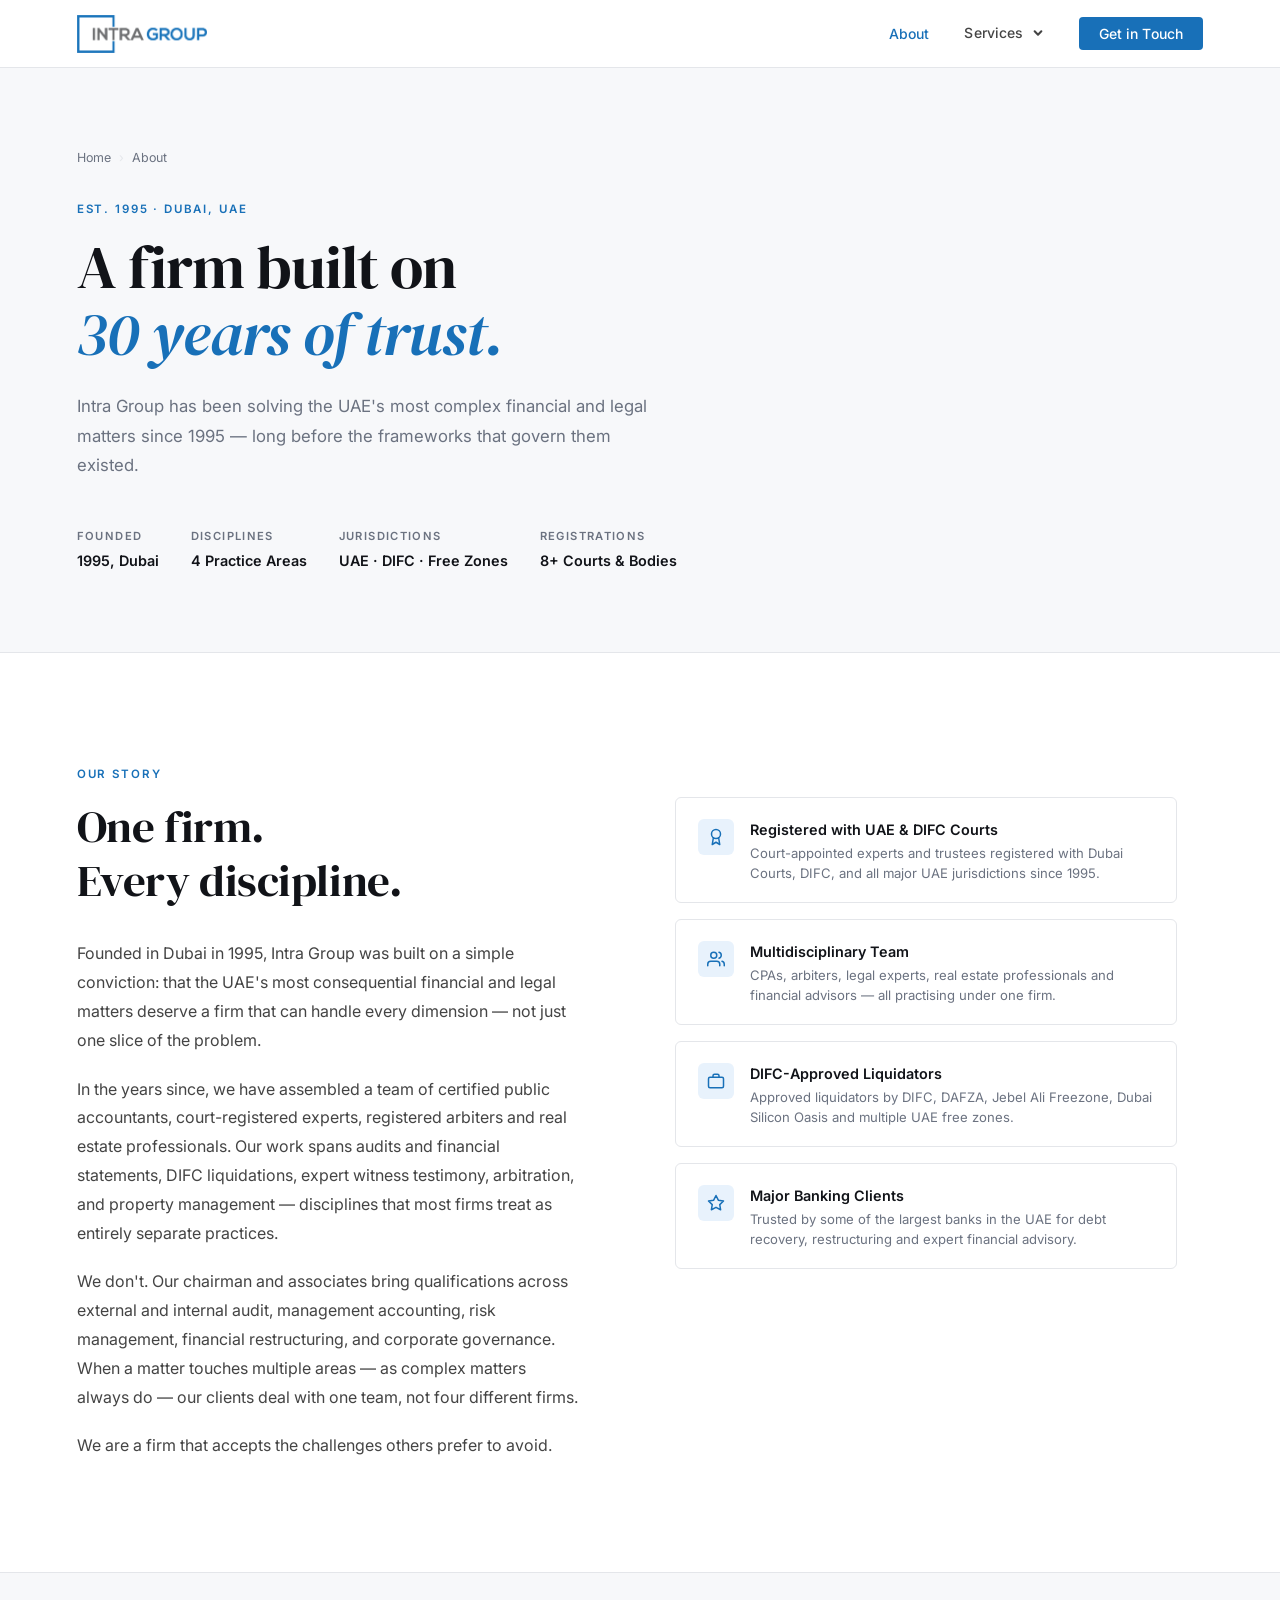
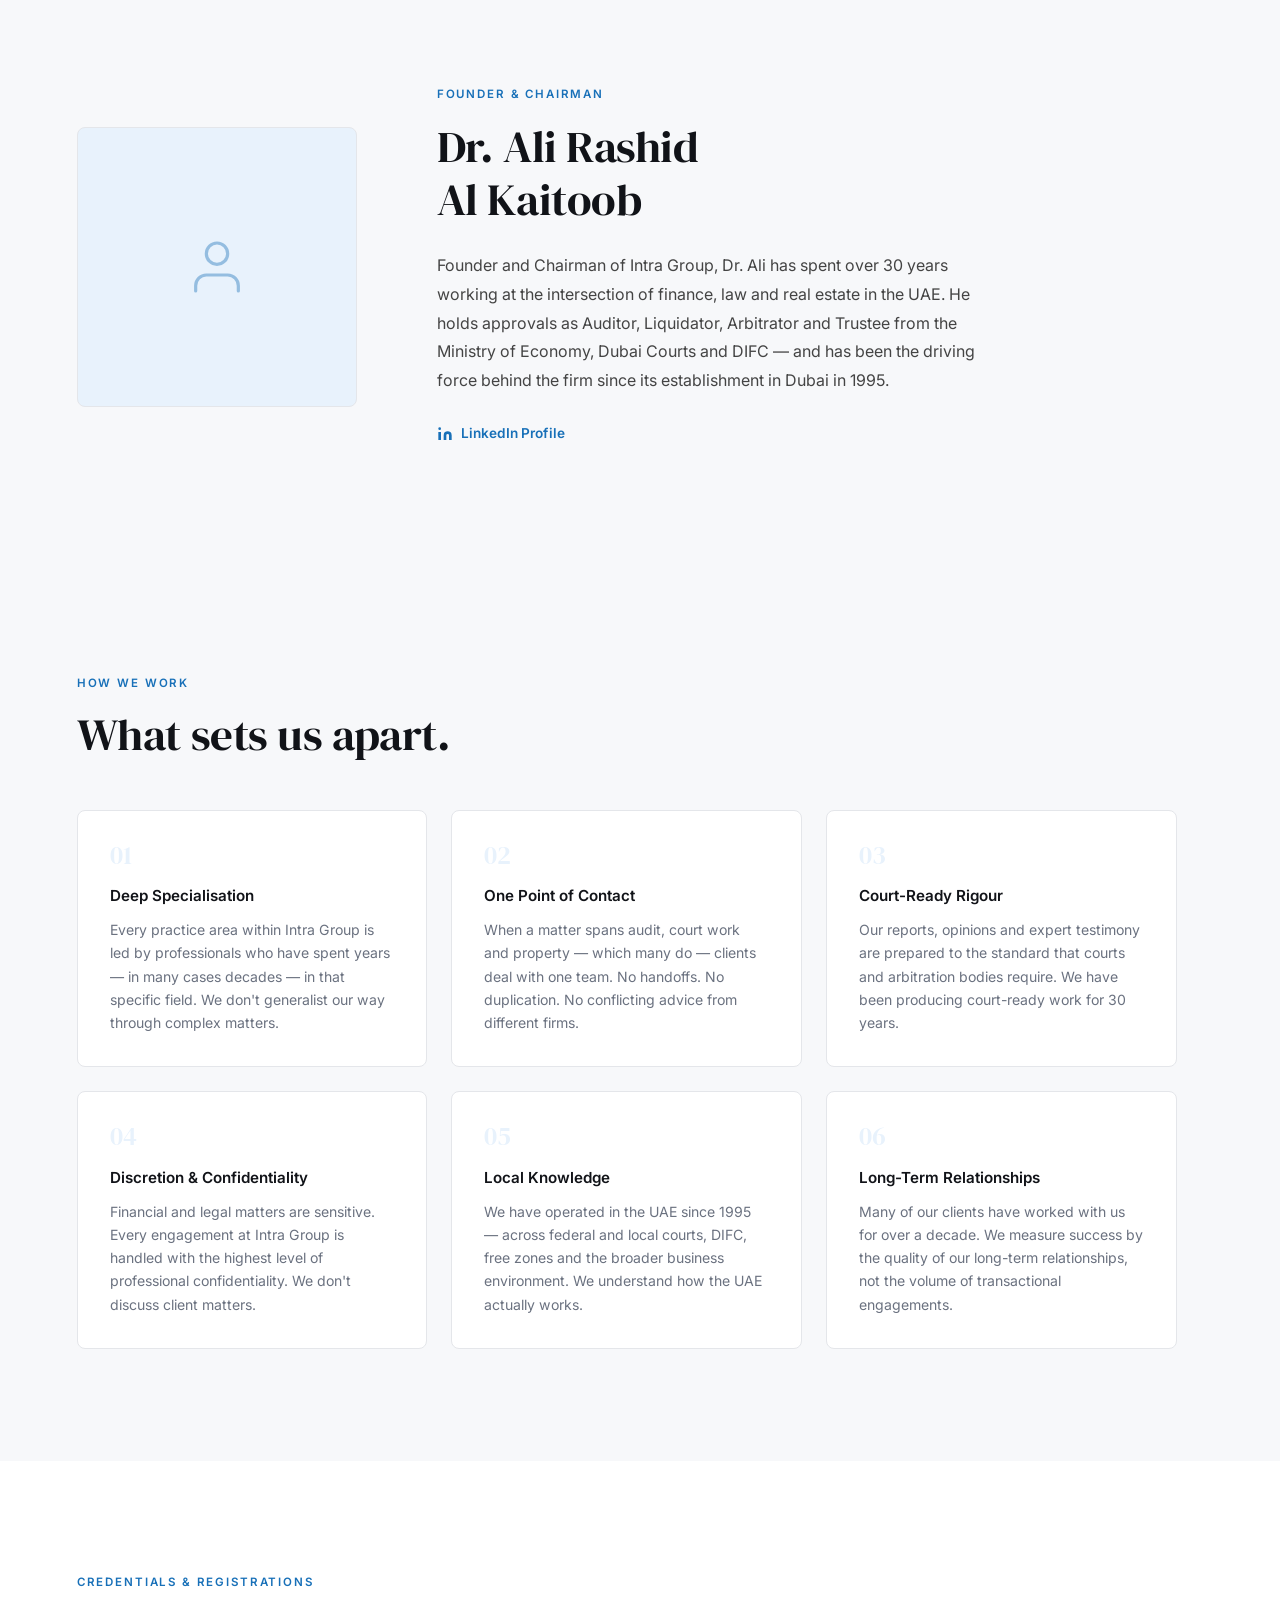
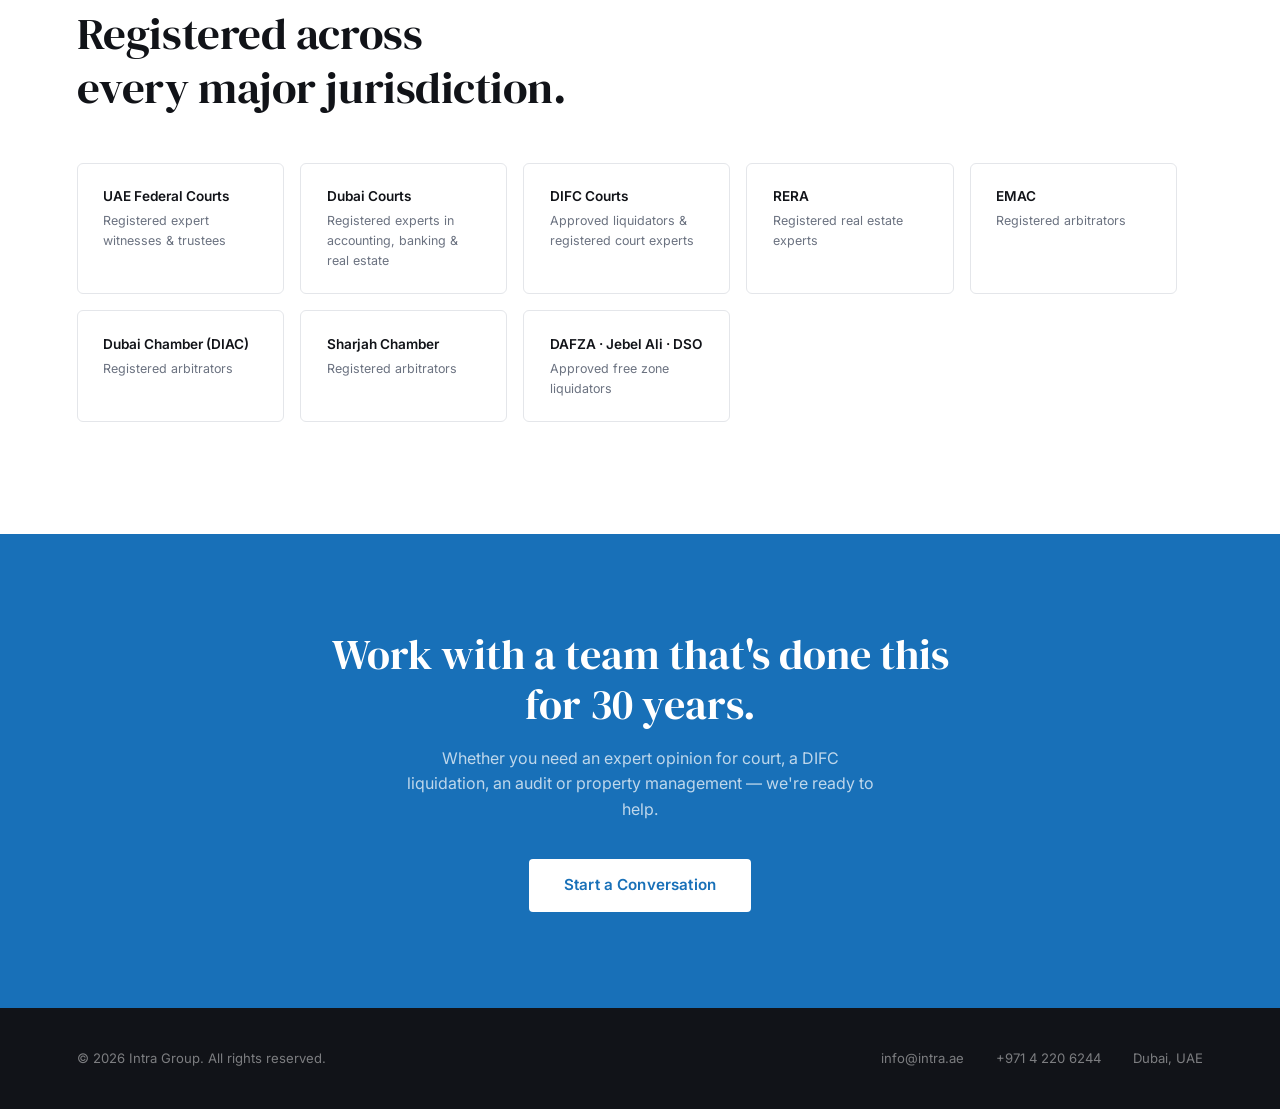
==== about.html @ 0d10f127 "Add 7-page site, shared CSS/nav, founder bio (photo TBD)" ====
<!DOCTYPE html>
<html lang="en">
<head>
  <meta charset="UTF-8" />
  <meta name="viewport" content="width=device-width, initial-scale=1.0" />
  <title>About Intra Group | Audit, Bankruptcy & Court Experts — Dubai, UAE Since 1995</title>
  <meta name="description" content="Intra Group was founded in Dubai in 1995. A multidisciplinary firm of CPAs, court-registered experts, arbitrators and real estate professionals serving UAE courts and businesses for over 30 years." />
  <link rel="preconnect" href="https://fonts.googleapis.com" />
  <link rel="preconnect" href="https://fonts.gstatic.com" crossorigin />
  <link href="https://fonts.googleapis.com/css2?family=DM+Serif+Display:ital@0;1&family=Inter:wght@300;400;500;600&display=swap" rel="stylesheet" />
  <link rel="stylesheet" href="style.css" />
</head>
<body>

  <!-- NAV -->
  <nav id="site-nav"></nav>
  <script src="nav.js"></script>

  <!-- PAGE HEADER -->
  <div class="page-header">
    <div class="container">
      <div class="breadcrumb">
        <a href="index.html">Home</a>
        <span class="sep">›</span>
        <span>About</span>
      </div>
      <p class="section-tag">Est. 1995 · Dubai, UAE</p>
      <h1 class="page-title">A firm built on<br><em>30 years of trust.</em></h1>
      <p class="page-sub">Intra Group has been solving the UAE's most complex financial and legal matters since 1995 — long before the frameworks that govern them existed.</p>
      <div class="page-header-meta">
        <div class="meta-item">
          <span class="meta-label">Founded</span>
          <span class="meta-value">1995, Dubai</span>
        </div>
        <div class="meta-item">
          <span class="meta-label">Disciplines</span>
          <span class="meta-value">4 Practice Areas</span>
        </div>
        <div class="meta-item">
          <span class="meta-label">Jurisdictions</span>
          <span class="meta-value">UAE · DIFC · Free Zones</span>
        </div>
        <div class="meta-item">
          <span class="meta-label">Registrations</span>
          <span class="meta-value">8+ Courts &amp; Bodies</span>
        </div>
      </div>
    </div>
  </div>

  <!-- STORY -->
  <section>
    <div class="container">
      <div class="about-grid">
        <div>
          <p class="section-tag">Our Story</p>
          <h2 class="section-title">One firm.<br>Every discipline.</h2>
          <div class="about-body">
            <p>Founded in Dubai in 1995, Intra Group was built on a simple conviction: that the UAE's most consequential financial and legal matters deserve a firm that can handle every dimension — not just one slice of the problem.</p>
            <p>In the years since, we have assembled a team of certified public accountants, court-registered experts, registered arbiters and real estate professionals. Our work spans audits and financial statements, DIFC liquidations, expert witness testimony, arbitration, and property management — disciplines that most firms treat as entirely separate practices.</p>
            <p>We don't. Our chairman and associates bring qualifications across external and internal audit, management accounting, risk management, financial restructuring, and corporate governance. When a matter touches multiple areas — as complex matters always do — our clients deal with one team, not four different firms.</p>
            <p>We are a firm that accepts the challenges others prefer to avoid.</p>
          </div>
        </div>
        <div class="about-credentials">
          <div class="credential">
            <div class="credential-icon">
              <svg width="18" height="18" viewBox="0 0 24 24" fill="none" stroke="#1870b8" stroke-width="2" stroke-linecap="round" stroke-linejoin="round"><circle cx="12" cy="8" r="6"/><path d="M15.477 12.89L17 22l-5-3-5 3 1.523-9.11"/></svg>
            </div>
            <div class="credential-text">
              <h4>Registered with UAE &amp; DIFC Courts</h4>
              <p>Court-appointed experts and trustees registered with Dubai Courts, DIFC, and all major UAE jurisdictions since 1995.</p>
            </div>
          </div>
          <div class="credential">
            <div class="credential-icon">
              <svg width="18" height="18" viewBox="0 0 24 24" fill="none" stroke="#1870b8" stroke-width="2" stroke-linecap="round" stroke-linejoin="round"><path d="M17 21v-2a4 4 0 0 0-4-4H5a4 4 0 0 0-4 4v2"/><circle cx="9" cy="7" r="4"/><path d="M23 21v-2a4 4 0 0 0-3-3.87"/><path d="M16 3.13a4 4 0 0 1 0 7.75"/></svg>
            </div>
            <div class="credential-text">
              <h4>Multidisciplinary Team</h4>
              <p>CPAs, arbiters, legal experts, real estate professionals and financial advisors — all practising under one firm.</p>
            </div>
          </div>
          <div class="credential">
            <div class="credential-icon">
              <svg width="18" height="18" viewBox="0 0 24 24" fill="none" stroke="#1870b8" stroke-width="2" stroke-linecap="round" stroke-linejoin="round"><rect x="2" y="7" width="20" height="14" rx="2"/><path d="M16 7V5a2 2 0 0 0-2-2h-4a2 2 0 0 0-2 2v2"/></svg>
            </div>
            <div class="credential-text">
              <h4>DIFC-Approved Liquidators</h4>
              <p>Approved liquidators by DIFC, DAFZA, Jebel Ali Freezone, Dubai Silicon Oasis and multiple UAE free zones.</p>
            </div>
          </div>
          <div class="credential">
            <div class="credential-icon">
              <svg width="18" height="18" viewBox="0 0 24 24" fill="none" stroke="#1870b8" stroke-width="2" stroke-linecap="round" stroke-linejoin="round"><polygon points="12 2 15.09 8.26 22 9.27 17 14.14 18.18 21.02 12 17.77 5.82 21.02 7 14.14 2 9.27 8.91 8.26 12 2"/></svg>
            </div>
            <div class="credential-text">
              <h4>Major Banking Clients</h4>
              <p>Trusted by some of the largest banks in the UAE for debt recovery, restructuring and expert financial advisory.</p>
            </div>
          </div>
        </div>
      </div>
    </div>
  </section>

  <!-- FOUNDER -->
  <section style="background: var(--grey-light); border-top: 1px solid var(--border);">
    <div class="container">
      <div style="display:grid; grid-template-columns: 280px 1fr; gap: 5rem; align-items: center; max-width: 900px;">
        <div>
          <!-- Replace src with actual photo when available -->
          <div style="width:100%; aspect-ratio:1; background:var(--blue-light); border-radius:8px; display:flex; align-items:center; justify-content:center; border:1px solid var(--border);">
            <svg width="64" height="64" viewBox="0 0 24 24" fill="none" stroke="#1870b8" stroke-width="1.2" stroke-linecap="round" stroke-linejoin="round" opacity="0.4"><path d="M20 21v-2a4 4 0 0 0-4-4H8a4 4 0 0 0-4 4v2"/><circle cx="12" cy="7" r="4"/></svg>
          </div>
        </div>
        <div>
          <p class="section-tag">Founder &amp; Chairman</p>
          <h2 class="section-title" style="margin-top:0.75rem;">Dr. Ali Rashid<br>Al Kaitoob</h2>
          <p style="margin-top:1.5rem; color:var(--text-mid); font-size:1rem; line-height:1.8;">Founder and Chairman of Intra Group, Dr. Ali has spent over 30 years working at the intersection of finance, law and real estate in the UAE. He holds approvals as Auditor, Liquidator, Arbitrator and Trustee from the Ministry of Economy, Dubai Courts and DIFC — and has been the driving force behind the firm since its establishment in Dubai in 1995.</p>
          <a href="https://www.linkedin.com/in/dr-ali-rashed-al-kaitoob-cpa-2a829888" target="_blank" rel="noopener"
             style="display:inline-flex; align-items:center; gap:0.5rem; margin-top:1.75rem; font-size:0.85rem; font-weight:600; color:var(--blue); text-decoration:none; letter-spacing:0.01em;">
            <svg width="16" height="16" viewBox="0 0 24 24" fill="currentColor"><path d="M16 8a6 6 0 0 1 6 6v7h-4v-7a2 2 0 0 0-2-2 2 2 0 0 0-2 2v7h-4v-7a6 6 0 0 1 6-6z"/><rect x="2" y="9" width="4" height="12"/><circle cx="4" cy="4" r="2"/></svg>
            LinkedIn Profile
          </a>
        </div>
      </div>
    </div>
  </section>

  <!-- VALUES -->
  <section style="background: var(--grey-light);">
    <div class="container">
      <p class="section-tag">How We Work</p>
      <h2 class="section-title">What sets us apart.</h2>
      <div class="values-grid">
        <div class="value-card">
          <div class="value-num">01</div>
          <h3>Deep Specialisation</h3>
          <p>Every practice area within Intra Group is led by professionals who have spent years — in many cases decades — in that specific field. We don't generalist our way through complex matters.</p>
        </div>
        <div class="value-card">
          <div class="value-num">02</div>
          <h3>One Point of Contact</h3>
          <p>When a matter spans audit, court work and property — which many do — clients deal with one team. No handoffs. No duplication. No conflicting advice from different firms.</p>
        </div>
        <div class="value-card">
          <div class="value-num">03</div>
          <h3>Court-Ready Rigour</h3>
          <p>Our reports, opinions and expert testimony are prepared to the standard that courts and arbitration bodies require. We have been producing court-ready work for 30 years.</p>
        </div>
        <div class="value-card">
          <div class="value-num">04</div>
          <h3>Discretion &amp; Confidentiality</h3>
          <p>Financial and legal matters are sensitive. Every engagement at Intra Group is handled with the highest level of professional confidentiality. We don't discuss client matters.</p>
        </div>
        <div class="value-card">
          <div class="value-num">05</div>
          <h3>Local Knowledge</h3>
          <p>We have operated in the UAE since 1995 — across federal and local courts, DIFC, free zones and the broader business environment. We understand how the UAE actually works.</p>
        </div>
        <div class="value-card">
          <div class="value-num">06</div>
          <h3>Long-Term Relationships</h3>
          <p>Many of our clients have worked with us for over a decade. We measure success by the quality of our long-term relationships, not the volume of transactional engagements.</p>
        </div>
      </div>
    </div>
  </section>

  <!-- REGISTRATIONS -->
  <section>
    <div class="container">
      <p class="section-tag">Credentials &amp; Registrations</p>
      <h2 class="section-title">Registered across<br>every major jurisdiction.</h2>
      <div class="reg-grid">
        <div class="reg-item">
          <div class="reg-body">UAE Federal Courts</div>
          <div class="reg-sub">Registered expert witnesses &amp; trustees</div>
        </div>
        <div class="reg-item">
          <div class="reg-body">Dubai Courts</div>
          <div class="reg-sub">Registered experts in accounting, banking &amp; real estate</div>
        </div>
        <div class="reg-item">
          <div class="reg-body">DIFC Courts</div>
          <div class="reg-sub">Approved liquidators &amp; registered court experts</div>
        </div>
        <div class="reg-item">
          <div class="reg-body">RERA</div>
          <div class="reg-sub">Registered real estate experts</div>
        </div>
        <div class="reg-item">
          <div class="reg-body">EMAC</div>
          <div class="reg-sub">Registered arbitrators</div>
        </div>
        <div class="reg-item">
          <div class="reg-body">Dubai Chamber (DIAC)</div>
          <div class="reg-sub">Registered arbitrators</div>
        </div>
        <div class="reg-item">
          <div class="reg-body">Sharjah Chamber</div>
          <div class="reg-sub">Registered arbitrators</div>
        </div>
        <div class="reg-item">
          <div class="reg-body">DAFZA · Jebel Ali · DSO</div>
          <div class="reg-sub">Approved free zone liquidators</div>
        </div>
      </div>
    </div>
  </section>

  <!-- CTA -->
  <div class="cta-section">
    <div class="container">
      <h2>Work with a team that's done this for 30 years.</h2>
      <p>Whether you need an expert opinion for court, a DIFC liquidation, an audit or property management — we're ready to help.</p>
      <a href="contact.html" class="btn-white">Start a Conversation</a>
    </div>
  </div>

  <!-- FOOTER -->
  <footer>
    <span>© 2026 Intra Group. All rights reserved.</span>
    <div class="footer-right">
      <a href="mailto:info@intra.ae">info@intra.ae</a>
      <a href="tel:+97142206244">+971 4 220 6244</a>
      <span>Dubai, UAE</span>
    </div>
  </footer>

</body>
</html>
---- style.css ----
/* ======================================================
   Intra Group — Shared Stylesheet
   Fonts: DM Serif Display (headings) + Inter (body)
   ====================================================== */

*, *::before, *::after { box-sizing: border-box; margin: 0; padding: 0; }

:root {
  --blue: #1870b8;
  --blue-dark: #125a96;
  --blue-light: #e8f2fc;
  --grey: #686870;
  --grey-light: #f7f8fa;
  --border: #e4e6ea;
  --white: #ffffff;
  --text: #111318;
  --text-mid: #444;
  --text-light: #6b7280;
}

html { scroll-behavior: smooth; }

body {
  font-family: 'Inter', sans-serif;
  color: var(--text);
  line-height: 1.6;
  background: var(--white);
  -webkit-font-smoothing: antialiased;
}

/* ── NAV ── */
nav {
  position: fixed;
  top: 0; left: 0; right: 0;
  z-index: 100;
  background: rgba(255,255,255,0.96);
  backdrop-filter: blur(8px);
  border-bottom: 1px solid var(--border);
  display: flex;
  align-items: center;
  justify-content: space-between;
  padding: 0 6%;
  height: 68px;
}

.nav-logo {
  display: flex;
  align-items: center;
  text-decoration: none;
  flex-shrink: 0;
}
.nav-logo img {
  display: block;
  height: 38px;
  width: auto;
}
.nav-logo-text {
  display: none;
  flex-direction: column;
  line-height: 1.1;
  text-decoration: none;
}
.nav-logo-text span:first-child {
  font-size: 1.3rem;
  font-weight: 700;
  color: var(--blue);
  letter-spacing: 0.04em;
}
.nav-logo-text span:last-child {
  font-size: 0.78rem;
  font-weight: 600;
  color: var(--grey);
  letter-spacing: 0.14em;
  text-transform: uppercase;
}

.nav-links {
  display: flex;
  gap: 2.2rem;
  list-style: none;
  align-items: center;
}
.nav-links a {
  text-decoration: none;
  font-size: 0.875rem;
  font-weight: 500;
  color: var(--text-mid);
  transition: color 0.2s;
  letter-spacing: 0.01em;
}
.nav-links a:hover,
.nav-links a.active { color: var(--blue); }

.nav-links .nav-cta {
  background: var(--blue);
  color: var(--white) !important;
  padding: 0.5rem 1.25rem;
  border-radius: 4px;
  transition: background 0.2s !important;
}
.nav-links .nav-cta:hover { background: var(--blue-dark) !important; }

/* Dropdown */
.nav-dropdown { position: relative; }
.nav-drop-toggle {
  display: flex;
  align-items: center;
  gap: 0.35rem;
  cursor: pointer;
  user-select: none;
}
.nav-drop-toggle svg { transition: transform 0.2s; flex-shrink: 0; }
.nav-dropdown:hover .nav-drop-toggle svg { transform: rotate(180deg); }

.dropdown-menu {
  position: absolute;
  top: calc(100% + 16px);
  left: -1rem;
  background: var(--white);
  border: 1px solid var(--border);
  border-radius: 8px;
  box-shadow: 0 8px 32px rgba(0,0,0,0.08);
  min-width: 250px;
  padding: 0.4rem 0;
  list-style: none;
  opacity: 0;
  visibility: hidden;
  transform: translateY(-8px);
  transition: opacity 0.15s, transform 0.15s, visibility 0.15s;
  pointer-events: none;
}
.nav-dropdown:hover .dropdown-menu,
.nav-dropdown:focus-within .dropdown-menu {
  opacity: 1;
  visibility: visible;
  transform: translateY(0);
  pointer-events: auto;
}
.dropdown-menu li a {
  display: block;
  padding: 0.7rem 1.25rem;
  font-size: 0.875rem !important;
  color: var(--text-mid) !important;
  text-decoration: none !important;
  font-weight: 500 !important;
  transition: color 0.15s, background 0.15s;
  letter-spacing: 0 !important;
  background: none !important;
}
.dropdown-menu li a:hover {
  color: var(--blue) !important;
  background: var(--blue-light) !important;
}

/* Mobile nav toggle */
.nav-hamburger {
  display: none;
  flex-direction: column;
  gap: 5px;
  cursor: pointer;
  padding: 4px;
  background: none;
  border: none;
}
.nav-hamburger span {
  display: block;
  width: 22px;
  height: 2px;
  background: var(--text);
  border-radius: 2px;
  transition: all 0.2s;
}

/* ── LAYOUT ── */
.container { max-width: 1200px; margin: 0 auto; }
section { padding: 7rem 6%; }

.section-tag {
  font-size: 0.72rem;
  font-weight: 600;
  letter-spacing: 0.16em;
  text-transform: uppercase;
  color: var(--blue);
  margin-bottom: 1rem;
}
.section-title {
  font-family: 'DM Serif Display', Georgia, serif;
  font-size: clamp(1.9rem, 3.5vw, 2.8rem);
  font-weight: 400;
  color: var(--text);
  line-height: 1.2;
  letter-spacing: -0.01em;
}

/* ── PAGE HEADER (inner pages) ── */
.page-header {
  padding-top: calc(68px + 5rem);
  padding-bottom: 5rem;
  padding-left: 6%;
  padding-right: 6%;
  background: var(--grey-light);
  border-bottom: 1px solid var(--border);
}
.breadcrumb {
  display: flex;
  align-items: center;
  gap: 0.5rem;
  font-size: 0.78rem;
  color: var(--text-light);
  margin-bottom: 2rem;
}
.breadcrumb a {
  color: var(--text-light);
  text-decoration: none;
  transition: color 0.15s;
}
.breadcrumb a:hover { color: var(--blue); }
.breadcrumb .sep { color: var(--border); }

.page-title {
  font-family: 'DM Serif Display', Georgia, serif;
  font-size: clamp(2.4rem, 5vw, 3.8rem);
  font-weight: 400;
  line-height: 1.1;
  color: var(--text);
  letter-spacing: -0.015em;
  margin-bottom: 1.5rem;
  max-width: 800px;
}
.page-title em { font-style: italic; color: var(--blue); }
.page-sub {
  font-size: 1.05rem;
  color: var(--text-light);
  max-width: 600px;
  line-height: 1.75;
}
.page-header-meta {
  display: flex;
  gap: 2rem;
  margin-top: 3rem;
  flex-wrap: wrap;
}
.meta-item {
  display: flex;
  flex-direction: column;
  gap: 0.2rem;
}
.meta-label {
  font-size: 0.7rem;
  font-weight: 600;
  text-transform: uppercase;
  letter-spacing: 0.12em;
  color: var(--text-light);
}
.meta-value {
  font-size: 0.9rem;
  font-weight: 600;
  color: var(--text);
}

/* ── HERO ── */
#home {
  padding-top: 68px;
  min-height: 100vh;
  display: flex;
  flex-direction: column;
  justify-content: center;
  padding-left: 6%;
  padding-right: 6%;
  padding-bottom: 5rem;
  background: var(--white);
}
.hero-inner {
  max-width: 820px;
  padding-top: 6rem;
}
.hero-tag {
  display: inline-flex;
  align-items: center;
  gap: 0.5rem;
  font-size: 0.75rem;
  font-weight: 600;
  letter-spacing: 0.14em;
  text-transform: uppercase;
  color: var(--blue);
  margin-bottom: 2rem;
}
.hero-tag::before {
  content: '';
  display: inline-block;
  width: 20px;
  height: 2px;
  background: var(--blue);
}
.hero-title {
  font-family: 'DM Serif Display', Georgia, serif;
  font-size: clamp(2.8rem, 6vw, 5rem);
  font-weight: 400;
  line-height: 1.1;
  color: var(--text);
  margin-bottom: 1.75rem;
  letter-spacing: -0.01em;
}
.hero-title em { font-style: italic; color: var(--blue); }
.hero-sub {
  font-size: 1.05rem;
  color: var(--text-light);
  max-width: 520px;
  line-height: 1.7;
  margin-bottom: 2.5rem;
  font-weight: 400;
}
.hero-actions {
  display: flex;
  gap: 1rem;
  flex-wrap: wrap;
  margin-bottom: 5rem;
}
.btn-primary {
  background: var(--blue);
  color: var(--white);
  padding: 0.8rem 1.8rem;
  border-radius: 4px;
  font-weight: 600;
  font-size: 0.9rem;
  text-decoration: none;
  transition: background 0.2s, transform 0.2s;
  letter-spacing: 0.01em;
  display: inline-block;
}
.btn-primary:hover { background: var(--blue-dark); transform: translateY(-1px); }
.btn-ghost {
  color: var(--text-mid);
  padding: 0.8rem 1.8rem;
  border-radius: 4px;
  font-weight: 500;
  font-size: 0.9rem;
  text-decoration: none;
  border: 1px solid var(--border);
  transition: border-color 0.2s, color 0.2s;
  display: inline-block;
}
.btn-ghost:hover { border-color: var(--blue); color: var(--blue); }

/* Stats strip */
.hero-stats {
  display: flex;
  gap: 2rem 4rem;
  border-top: 1px solid var(--border);
  padding-top: 2rem;
  flex-wrap: wrap;
}
.stat-number {
  font-family: 'DM Serif Display', Georgia, serif;
  font-size: 2rem;
  color: var(--text);
  line-height: 1;
  margin-bottom: 0.3rem;
}
.stat-label {
  font-size: 0.78rem;
  color: var(--text-light);
  letter-spacing: 0.04em;
  text-transform: uppercase;
  font-weight: 500;
}

/* ── TRUST STRIP ── */
.trust-strip {
  background: var(--grey-light);
  border-top: 1px solid var(--border);
  border-bottom: 1px solid var(--border);
  padding: 1.1rem 6%;
  display: flex;
  align-items: center;
  gap: 0.6rem;
  flex-wrap: wrap;
  font-size: 0.78rem;
  font-weight: 600;
  color: var(--text-light);
  letter-spacing: 0.08em;
  text-transform: uppercase;
}
.trust-strip span { color: var(--border); }

/* ── ABOUT ── */
#about { background: var(--white); }
.about-grid {
  display: grid;
  grid-template-columns: 1fr 1fr;
  gap: 6rem;
  align-items: start;
  max-width: 1100px;
}
.about-body { margin-top: 2rem; }
.about-body p {
  color: var(--text-mid);
  font-size: 1rem;
  line-height: 1.8;
  margin-bottom: 1.25rem;
}
.about-body p:last-child { margin-bottom: 0; }
.about-credentials {
  margin-top: 2rem;
  display: flex;
  flex-direction: column;
  gap: 1rem;
}
.credential {
  display: flex;
  align-items: flex-start;
  gap: 1rem;
  padding: 1.2rem 1.4rem;
  border: 1px solid var(--border);
  border-radius: 6px;
  background: var(--white);
  transition: border-color 0.2s;
}
.credential:hover { border-color: var(--blue); }
.credential-icon {
  width: 36px;
  height: 36px;
  background: var(--blue-light);
  border-radius: 6px;
  display: flex;
  align-items: center;
  justify-content: center;
  flex-shrink: 0;
  margin-top: 1px;
}
.credential-text h4 {
  font-size: 0.9rem;
  font-weight: 600;
  color: var(--text);
  margin-bottom: 0.2rem;
}
.credential-text p {
  font-size: 0.82rem;
  color: var(--text-light);
  line-height: 1.5;
  margin: 0;
}

/* ── PILLARS ── */
#services { background: var(--grey-light); }
.pillars-header { max-width: 560px; margin-bottom: 3.5rem; }
.pillars-header .section-title { margin-top: 1rem; }
.pillars-header p {
  margin-top: 1rem;
  font-size: 0.95rem;
  color: var(--text-light);
  line-height: 1.7;
}
.pillars-grid {
  display: grid;
  grid-template-columns: repeat(2, 1fr);
  gap: 1.5px;
  background: var(--border);
  border: 1px solid var(--border);
  border-radius: 8px;
  overflow: hidden;
  max-width: 1100px;
}
.pillar {
  background: var(--white);
  padding: 2.5rem;
  transition: background 0.2s;
  display: flex;
  flex-direction: column;
}
.pillar:hover { background: #fafbff; }
.pillar-number {
  font-family: 'DM Serif Display', Georgia, serif;
  font-size: 2.5rem;
  color: var(--blue-light);
  line-height: 1;
  margin-bottom: 1.5rem;
}
.pillar h3 {
  font-size: 1rem;
  font-weight: 600;
  color: var(--text);
  text-transform: uppercase;
  letter-spacing: 0.05em;
  margin-bottom: 0.75rem;
}
.pillar-desc {
  font-size: 0.88rem;
  color: var(--text-light);
  line-height: 1.65;
  margin-bottom: 1.5rem;
}
.pillar-services {
  list-style: none;
  display: flex;
  flex-direction: column;
  gap: 0.45rem;
  flex: 1;
}
.pillar-services li {
  font-size: 0.82rem;
  color: var(--text-mid);
  padding-left: 1rem;
  position: relative;
  line-height: 1.4;
}
.pillar-services li::before {
  content: '·';
  position: absolute;
  left: 0;
  color: var(--blue);
  font-size: 1.1rem;
  line-height: 1.1;
}
.pillar-link {
  display: inline-flex;
  align-items: center;
  gap: 0.4rem;
  margin-top: 2rem;
  font-size: 0.82rem;
  font-weight: 600;
  color: var(--blue);
  text-decoration: none;
  letter-spacing: 0.02em;
  transition: gap 0.2s;
}
.pillar-link:hover { gap: 0.65rem; }

/* ── REGISTRATIONS ── */
#registrations { background: var(--white); }
.reg-grid {
  display: grid;
  grid-template-columns: repeat(auto-fit, minmax(200px, 1fr));
  gap: 1rem;
  max-width: 1100px;
  margin-top: 3rem;
}
.reg-item {
  border: 1px solid var(--border);
  border-radius: 6px;
  padding: 1.4rem 1.6rem;
  background: var(--white);
}
.reg-body {
  font-size: 0.85rem;
  font-weight: 600;
  color: var(--text);
  margin-bottom: 0.2rem;
}
.reg-sub {
  font-size: 0.78rem;
  color: var(--text-light);
}

/* ── CONTACT SECTION ── */
#contact { background: var(--grey-light); }
.contact-grid {
  display: grid;
  grid-template-columns: 1fr 1.4fr;
  gap: 6rem;
  max-width: 1100px;
  align-items: start;
}
.contact-left .section-title { margin-top: 1rem; margin-bottom: 2rem; }
.contact-details {
  display: flex;
  flex-direction: column;
  gap: 1.2rem;
}
.contact-line {
  display: flex;
  flex-direction: column;
  gap: 0.2rem;
}
.contact-line strong {
  font-size: 0.75rem;
  font-weight: 600;
  text-transform: uppercase;
  letter-spacing: 0.1em;
  color: var(--text-light);
}
.contact-line a, .contact-line span {
  font-size: 0.95rem;
  color: var(--text-mid);
  text-decoration: none;
  line-height: 1.5;
}
.contact-line a:hover { color: var(--blue); }
.contact-form {
  background: var(--white);
  border: 1px solid var(--border);
  border-radius: 8px;
  padding: 2.5rem;
  display: flex;
  flex-direction: column;
  gap: 1.1rem;
}
.form-row { display: grid; grid-template-columns: 1fr 1fr; gap: 1rem; }
.form-group { display: flex; flex-direction: column; gap: 0.35rem; }
.form-group label {
  font-size: 0.78rem;
  font-weight: 600;
  color: var(--text);
  letter-spacing: 0.02em;
  text-transform: uppercase;
}
.form-group input,
.form-group textarea,
.form-group select {
  padding: 0.7rem 0.9rem;
  border: 1px solid var(--border);
  border-radius: 4px;
  font-size: 0.9rem;
  font-family: inherit;
  color: var(--text);
  background: var(--white);
  transition: border-color 0.2s;
  outline: none;
}
.form-group input:focus,
.form-group textarea:focus,
.form-group select:focus { border-color: var(--blue); }
.form-group textarea { resize: vertical; min-height: 110px; }
.btn-submit {
  background: var(--blue);
  color: var(--white);
  border: none;
  padding: 0.85rem 2rem;
  border-radius: 4px;
  font-size: 0.9rem;
  font-weight: 600;
  cursor: pointer;
  transition: background 0.2s;
  font-family: inherit;
  letter-spacing: 0.01em;
  width: 100%;
}
.btn-submit:hover { background: var(--blue-dark); }

/* ── SERVICE PAGE SPECIFICS ── */
.service-intro {
  background: var(--white);
}
.service-intro-grid {
  display: grid;
  grid-template-columns: 1.2fr 1fr;
  gap: 6rem;
  align-items: start;
  max-width: 1100px;
}
.service-intro-body p {
  color: var(--text-mid);
  font-size: 1rem;
  line-height: 1.8;
  margin-bottom: 1.25rem;
}
.service-intro-body p:last-child { margin-bottom: 0; }

.service-list {
  list-style: none;
  display: flex;
  flex-direction: column;
  gap: 0;
  border: 1px solid var(--border);
  border-radius: 8px;
  overflow: hidden;
}
.service-list li {
  display: flex;
  align-items: center;
  gap: 1rem;
  padding: 1rem 1.4rem;
  font-size: 0.9rem;
  font-weight: 500;
  color: var(--text-mid);
  border-bottom: 1px solid var(--border);
  background: var(--white);
  transition: background 0.15s;
}
.service-list li:last-child { border-bottom: none; }
.service-list li:hover { background: var(--grey-light); }
.service-list li::before {
  content: '';
  width: 6px;
  height: 6px;
  background: var(--blue);
  border-radius: 50%;
  flex-shrink: 0;
}

.features-section { background: var(--grey-light); }
.features-grid {
  display: grid;
  grid-template-columns: repeat(3, 1fr);
  gap: 1.5rem;
  max-width: 1100px;
  margin-top: 3rem;
}
.feature-card {
  border: 1px solid var(--border);
  border-radius: 8px;
  padding: 2rem;
  background: var(--white);
  transition: border-color 0.2s;
}
.feature-card:hover { border-color: var(--blue); }
.feature-icon {
  width: 40px;
  height: 40px;
  background: var(--blue-light);
  border-radius: 8px;
  display: flex;
  align-items: center;
  justify-content: center;
  margin-bottom: 1.25rem;
}
.feature-card h3 {
  font-size: 0.95rem;
  font-weight: 600;
  color: var(--text);
  margin-bottom: 0.6rem;
}
.feature-card p {
  font-size: 0.88rem;
  color: var(--text-light);
  line-height: 1.65;
}

.why-section { background: var(--white); }
.why-grid {
  display: grid;
  grid-template-columns: 1fr 1fr;
  gap: 6rem;
  max-width: 1100px;
  align-items: center;
}
.why-grid .section-title { margin-top: 1rem; margin-bottom: 1.5rem; }
.why-body p {
  color: var(--text-mid);
  font-size: 0.95rem;
  line-height: 1.8;
  margin-bottom: 1rem;
}
.why-body p:last-child { margin-bottom: 0; }
.why-stats {
  display: flex;
  flex-direction: column;
  gap: 1.5rem;
}
.why-stat {
  padding: 1.5rem 1.75rem;
  border: 1px solid var(--border);
  border-radius: 8px;
  background: var(--grey-light);
}
.why-stat-num {
  font-family: 'DM Serif Display', Georgia, serif;
  font-size: 2.2rem;
  color: var(--text);
  line-height: 1;
  margin-bottom: 0.3rem;
}
.why-stat-label {
  font-size: 0.82rem;
  color: var(--text-light);
  font-weight: 500;
}

/* ── CTA SECTION ── */
.cta-section {
  background: var(--blue);
  padding: 6rem 6%;
  text-align: center;
}
.cta-section .container { display: flex; flex-direction: column; align-items: center; }
.cta-section h2 {
  font-family: 'DM Serif Display', Georgia, serif;
  font-size: clamp(1.8rem, 3.5vw, 2.6rem);
  color: var(--white);
  font-weight: 400;
  margin-bottom: 1rem;
  max-width: 640px;
  line-height: 1.2;
}
.cta-section p {
  color: rgba(255,255,255,0.72);
  font-size: 1rem;
  margin-bottom: 2.25rem;
  max-width: 480px;
}
.btn-white {
  background: var(--white);
  color: var(--blue);
  padding: 0.9rem 2.2rem;
  border-radius: 4px;
  font-weight: 600;
  font-size: 0.95rem;
  text-decoration: none;
  display: inline-block;
  transition: opacity 0.2s, transform 0.2s;
  letter-spacing: 0.01em;
}
.btn-white:hover { opacity: 0.92; transform: translateY(-1px); }

/* ── HOMEPAGE CONTACT CTA (simple version) ── */
.home-cta {
  background: var(--white);
}
.home-cta-inner {
  max-width: 1100px;
  display: flex;
  align-items: center;
  justify-content: space-between;
  gap: 3rem;
  padding: 3.5rem 3rem;
  border: 1px solid var(--border);
  border-radius: 12px;
}
.home-cta-inner h2 {
  font-family: 'DM Serif Display', Georgia, serif;
  font-size: clamp(1.6rem, 2.5vw, 2.1rem);
  font-weight: 400;
  color: var(--text);
  line-height: 1.25;
}
.home-cta-inner p {
  font-size: 0.9rem;
  color: var(--text-light);
  margin-top: 0.5rem;
}

/* ── ABOUT PAGE ── */
.values-grid {
  display: grid;
  grid-template-columns: repeat(3, 1fr);
  gap: 1.5rem;
  max-width: 1100px;
  margin-top: 3rem;
}
.value-card {
  padding: 2rem;
  border: 1px solid var(--border);
  border-radius: 8px;
  background: var(--white);
}
.value-num {
  font-family: 'DM Serif Display', Georgia, serif;
  font-size: 1.6rem;
  color: var(--blue-light);
  line-height: 1;
  margin-bottom: 1rem;
}
.value-card h3 {
  font-size: 0.95rem;
  font-weight: 600;
  color: var(--text);
  margin-bottom: 0.6rem;
}
.value-card p {
  font-size: 0.88rem;
  color: var(--text-light);
  line-height: 1.65;
}

/* ── CONTACT PAGE ── */
.contact-page-grid {
  display: grid;
  grid-template-columns: 1fr 1.5fr;
  gap: 6rem;
  max-width: 1100px;
  align-items: start;
}
.contact-info-block {
  display: flex;
  flex-direction: column;
  gap: 2.5rem;
}
.contact-info-block .section-title { margin-top: 1rem; margin-bottom: 0; }
.contact-divider {
  width: 40px;
  height: 2px;
  background: var(--blue);
  margin-top: 1.5rem;
}

/* ── FOOTER ── */
footer {
  background: var(--text);
  color: rgba(255,255,255,0.45);
  padding: 2.5rem 6%;
  display: flex;
  align-items: center;
  justify-content: space-between;
  flex-wrap: wrap;
  gap: 1rem;
  font-size: 0.82rem;
}
footer a { color: rgba(255,255,255,0.45); text-decoration: none; }
footer a:hover { color: rgba(255,255,255,0.8); }
.footer-right { display: flex; gap: 2rem; }

/* ── RESPONSIVE ── */
@media (max-width: 900px) {
  nav { padding: 0 5%; }
  .nav-links { display: none; }
  .nav-hamburger { display: flex; }
  #home, section { padding-left: 5%; padding-right: 5%; }
  .page-header { padding-left: 5%; padding-right: 5%; }
  .trust-strip { padding: 1rem 5%; }
  .about-grid,
  .contact-grid,
  .contact-page-grid,
  .service-intro-grid,
  .why-grid { grid-template-columns: 1fr; gap: 3rem; }
  .pillars-grid { grid-template-columns: 1fr; }
  .features-grid,
  .values-grid { grid-template-columns: 1fr; }
  .form-row { grid-template-columns: 1fr; }
  section { padding-top: 5rem; padding-bottom: 5rem; }
  footer { flex-direction: column; gap: 0.5rem; }
  .footer-right { gap: 1.5rem; }
  .home-cta-inner { flex-direction: column; align-items: flex-start; }
  .cta-section { padding: 5rem 5%; }
}
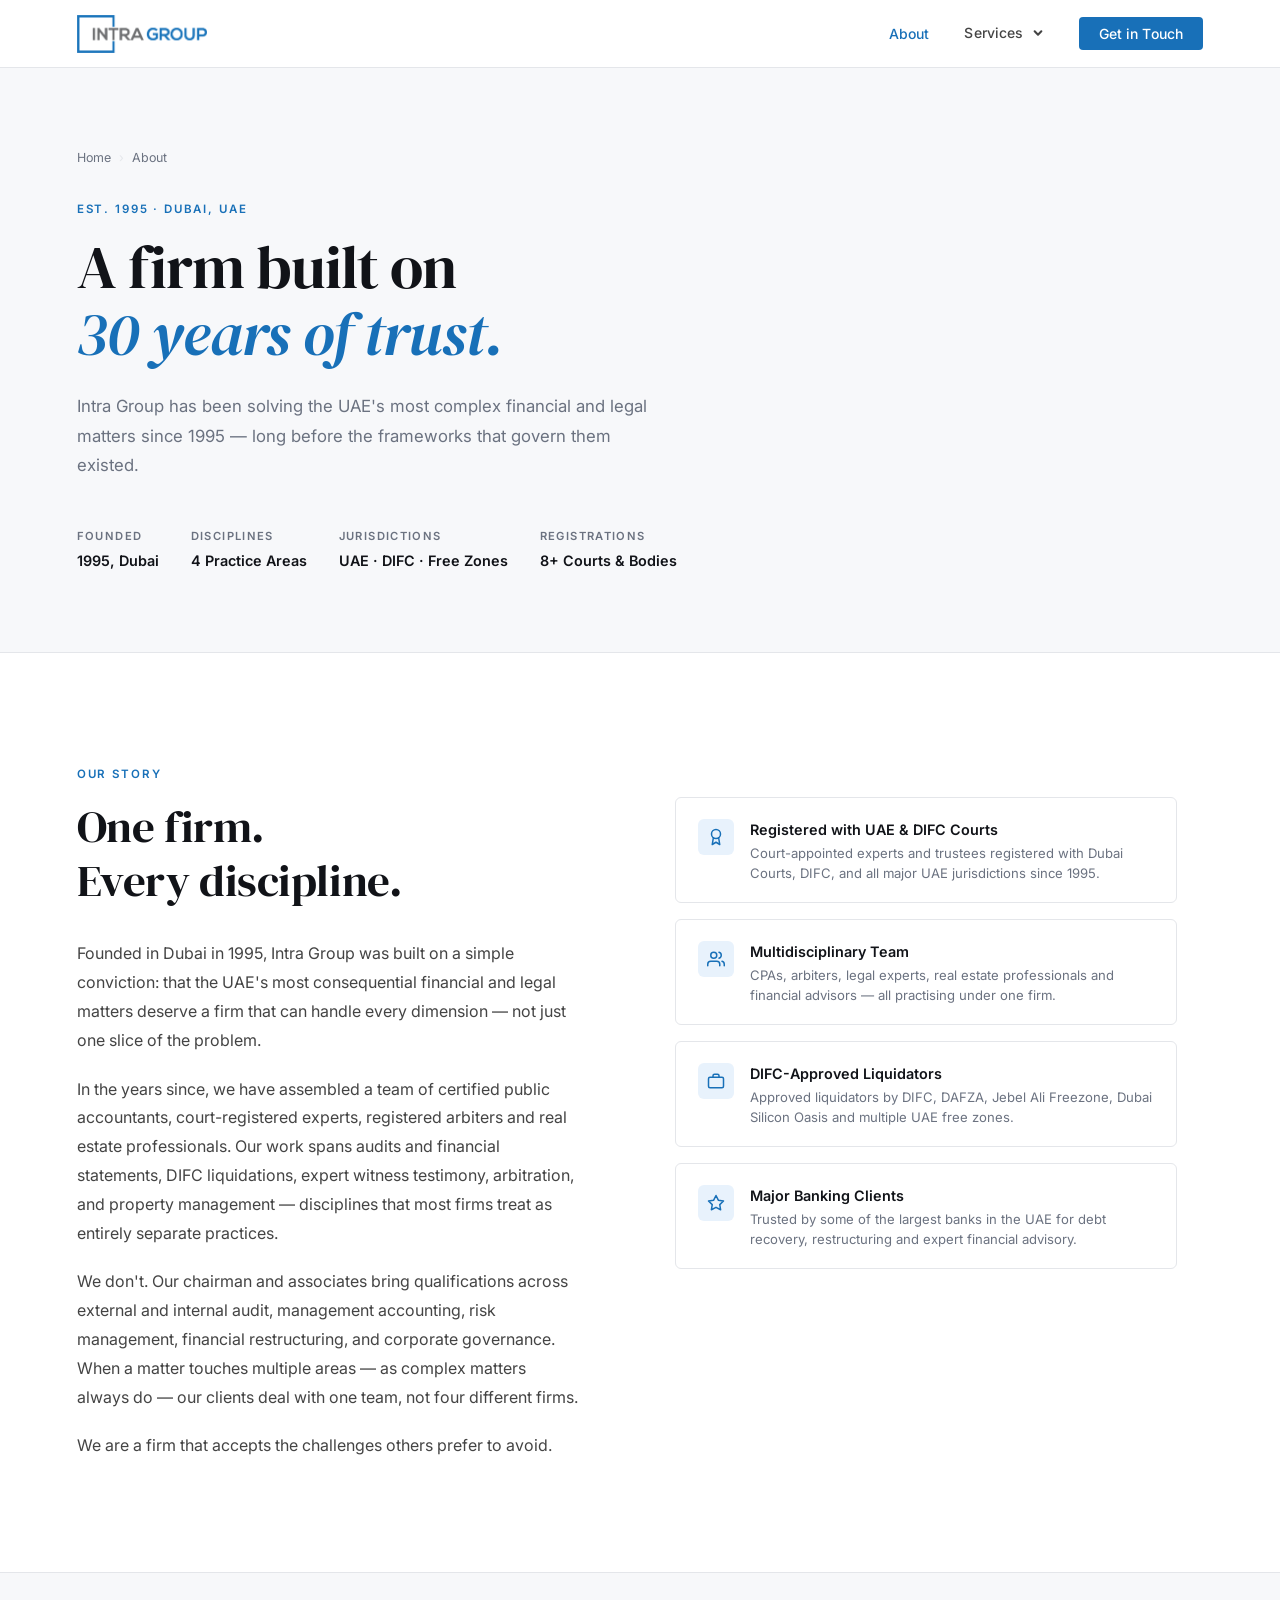
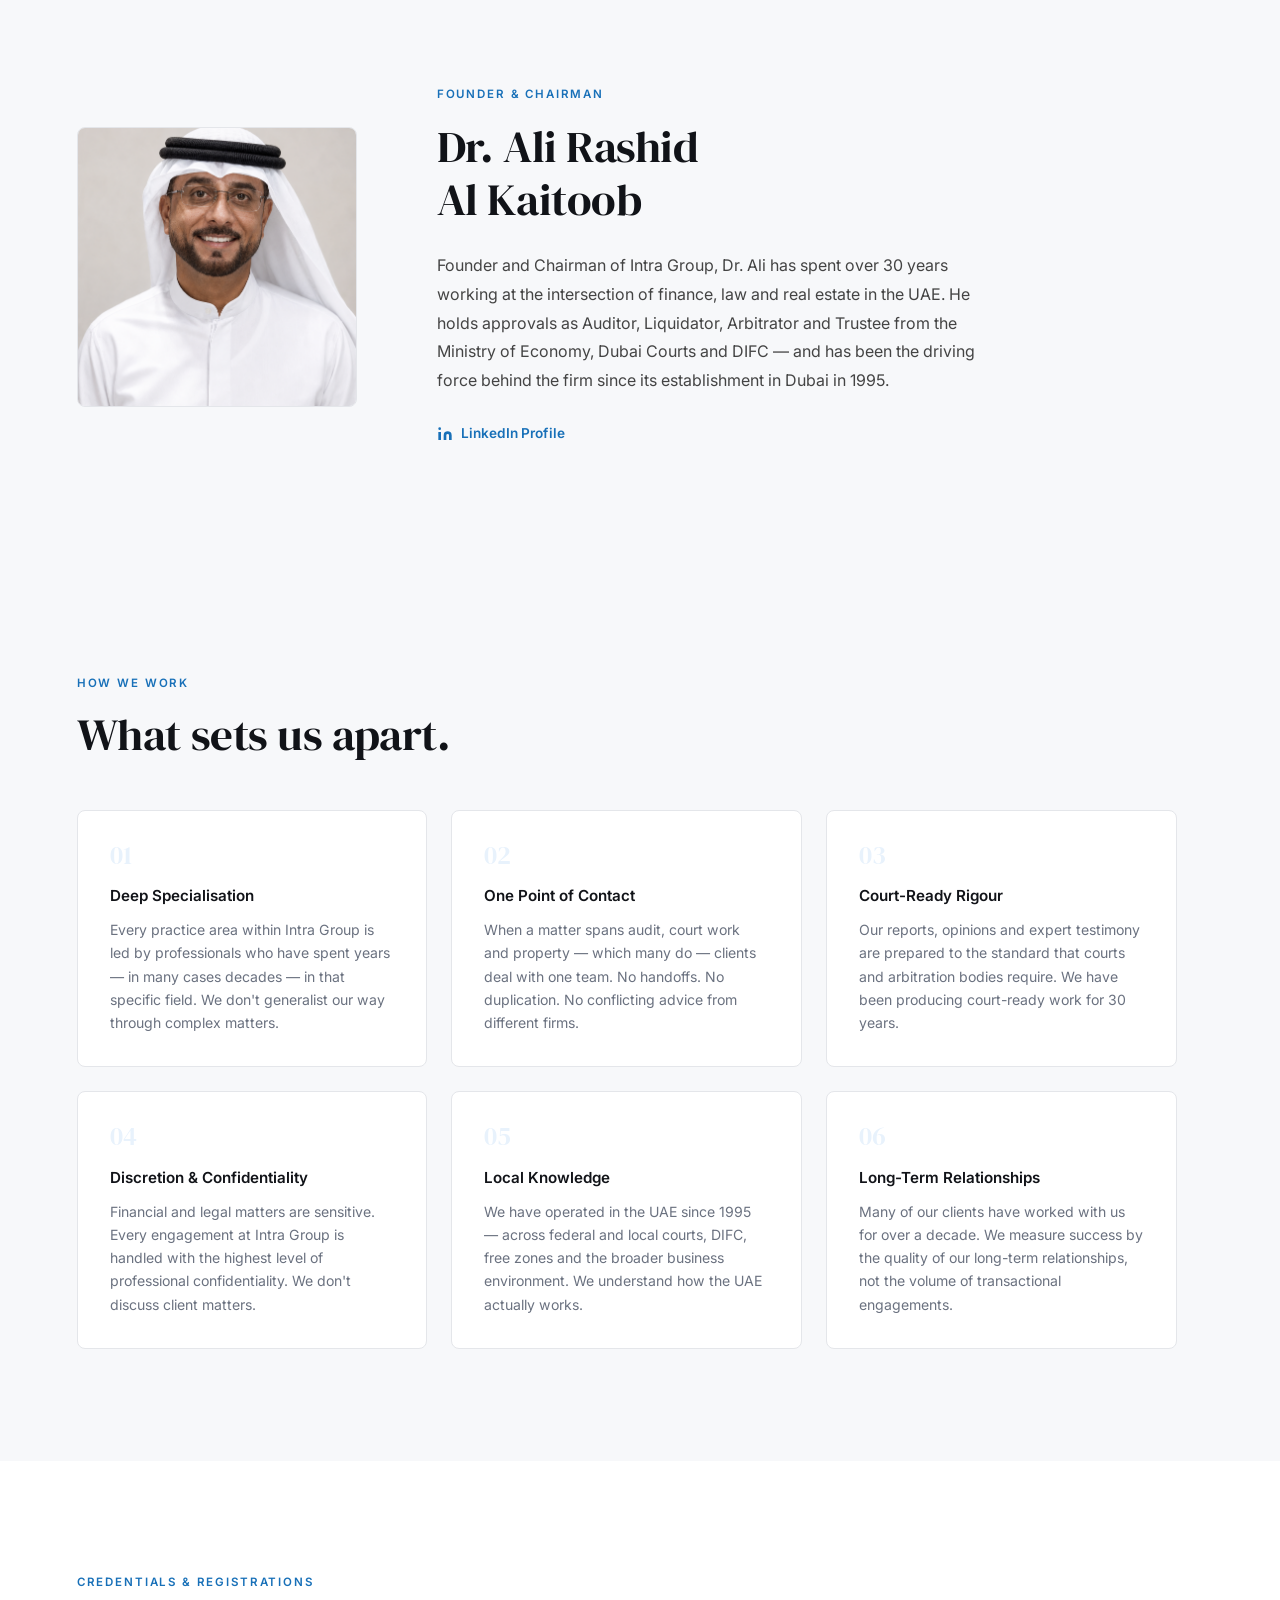
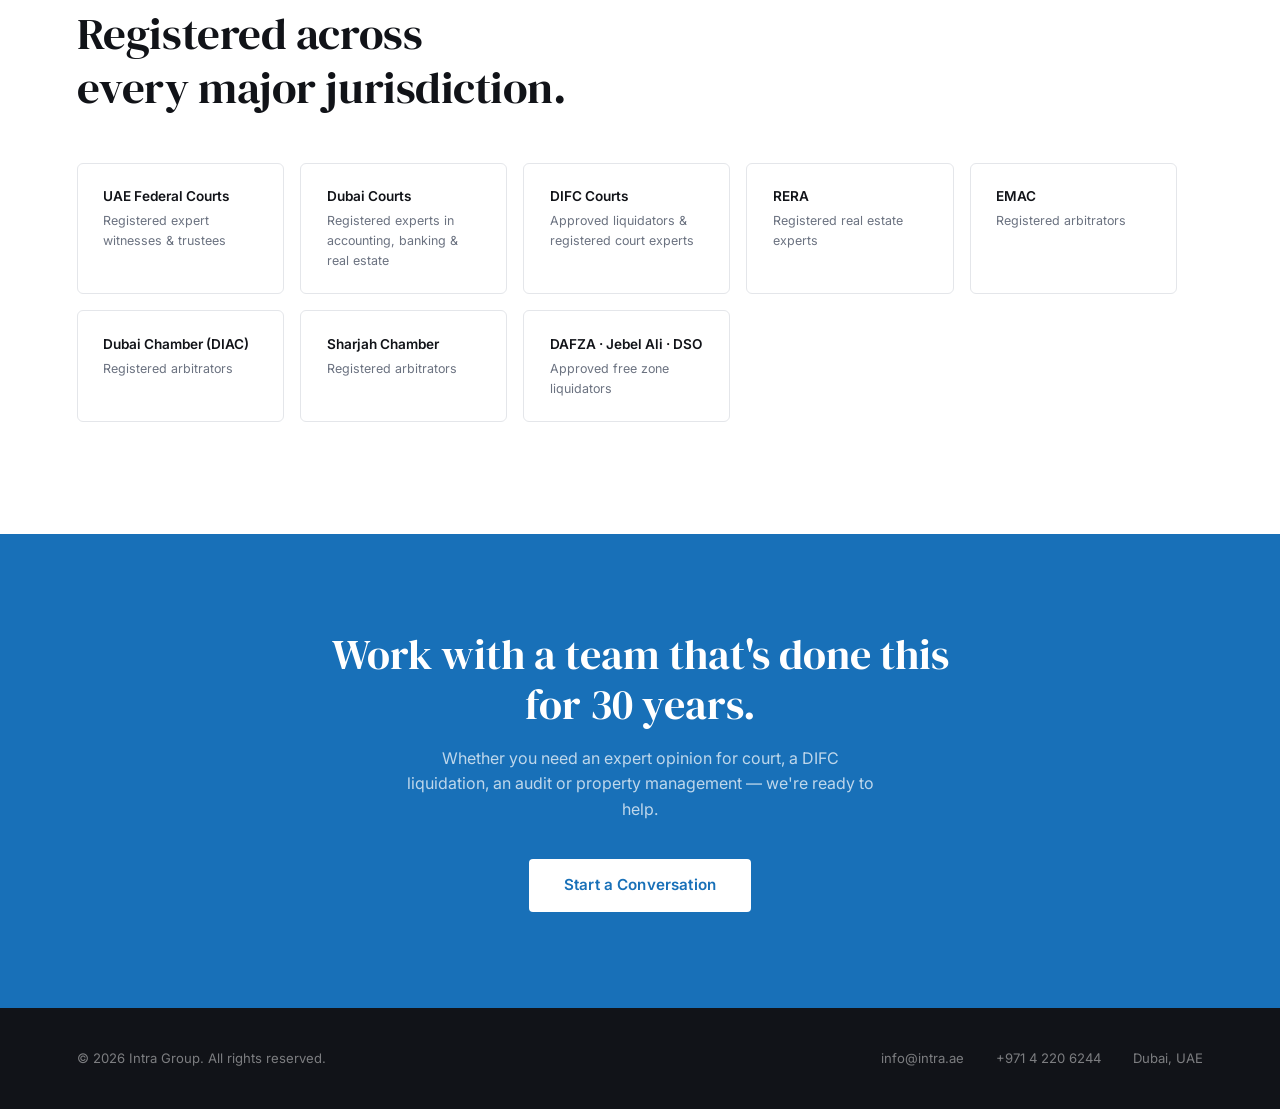
==== commit 3834f89b: "Add chairman photo, fix logo sharpness with srcset" ====
--- a/about.html
+++ b/about.html
@@ -109,10 +109,8 @@
     <div class="container">
       <div style="display:grid; grid-template-columns: 280px 1fr; gap: 5rem; align-items: center; max-width: 900px;">
         <div>
-          <!-- Replace src with actual photo when available -->
-          <div style="width:100%; aspect-ratio:1; background:var(--blue-light); border-radius:8px; display:flex; align-items:center; justify-content:center; border:1px solid var(--border);">
-            <svg width="64" height="64" viewBox="0 0 24 24" fill="none" stroke="#1870b8" stroke-width="1.2" stroke-linecap="round" stroke-linejoin="round" opacity="0.4"><path d="M20 21v-2a4 4 0 0 0-4-4H8a4 4 0 0 0-4 4v2"/><circle cx="12" cy="7" r="4"/></svg>
-          </div>
+          <img src="Dr Ali.png" alt="Dr. Ali Rashid Al Kaitoob — Founder & Chairman, Intra Group"
+               style="width:100%; aspect-ratio:1; object-fit:cover; border-radius:8px; border:1px solid var(--border); display:block;" />
         </div>
         <div>
           <p class="section-tag">Founder &amp; Chairman</p>
